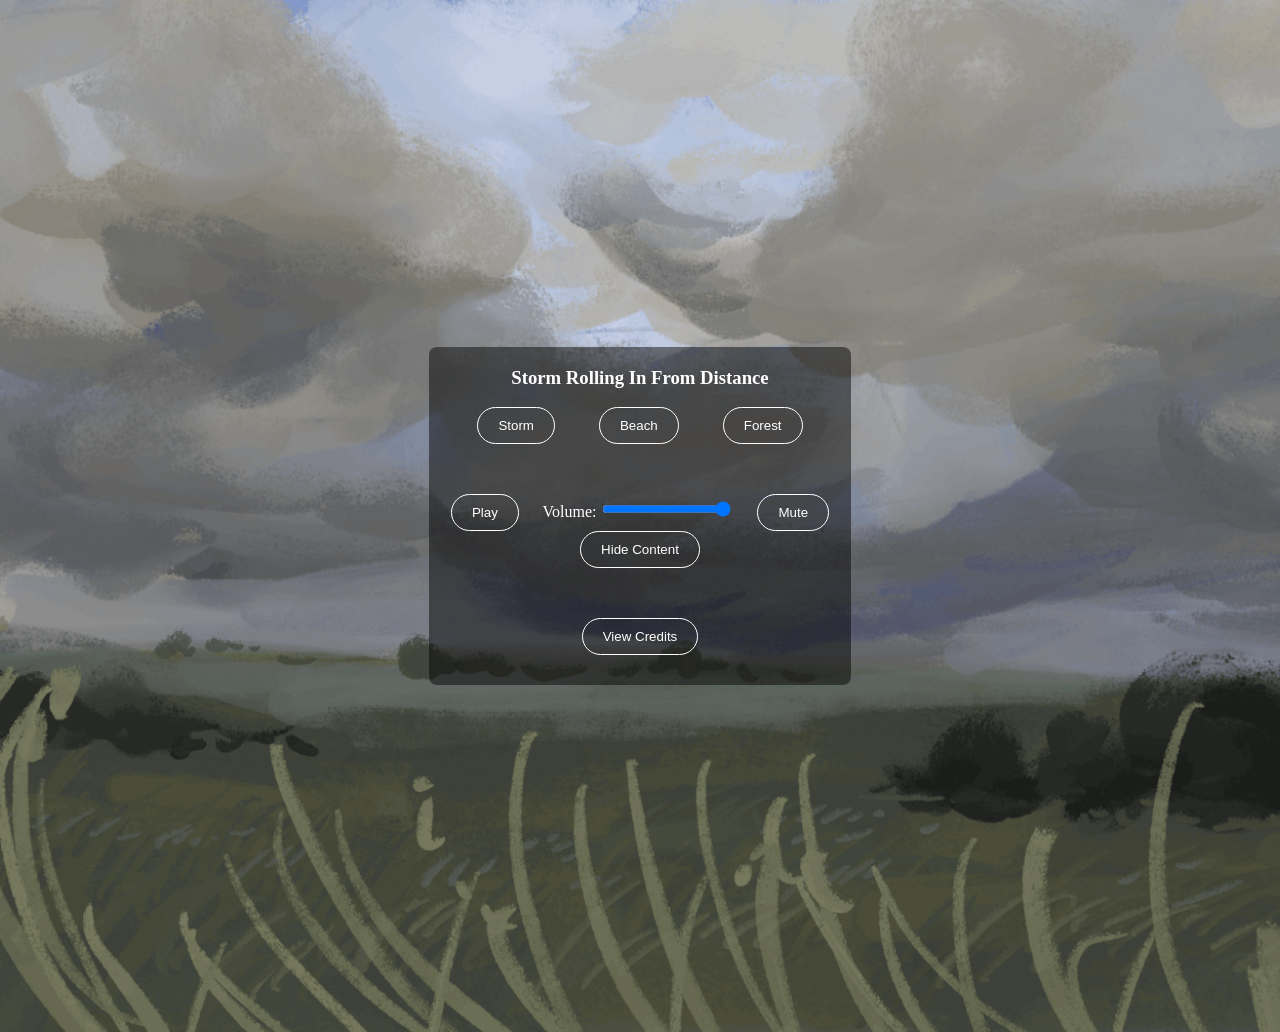
==== index.html @ ddca444d "Add files via upload" ====
<!DOCTYPE html>
<html lang="en">

<head>
    <meta charset="UTF-8">
    <meta name="viewport" content="width=device-width, initial-scale=1.0">
    <link rel="stylesheet" href="css/styles.css">
    <title>Document</title>
</head>

<body id="storm_page">
    <main>
        <section class="content">
            <section class="main">
                <h1>Storm Rolling In From Distance</h1>
                <button>Storm</button>
                <button><a href="beach.html">Beach</a></button>
                <button>Forest</button>
            </section>
            <section class="settings">
                <button class="play">Play</button>
                <label for="volume">Volume: </label>
                <input type="range" class="volume" name="volume" min="0" max="100" value="100"><span class="level"> </span>
                <button class="mute ">Mute</button>
                <audio loop class="sound">
                    <source src="sounds/thunder.wav" type="audio/wav">
                </audio>
                <button>Hide Content</button>
            </section>
            <section class="credits">
                <button>View Credits</button>
            </section>
        </section>
    </main>
    <script src="js/javascript.js"></script>
</body>

</html>
---- css/styles.css ----
#storm_page {
    background-image: url(../media/storm.gif);
    background-repeat: no-repeat;
    background-size: cover;
    background-position: center;
    color: white;
}

main {
    display: grid;
    grid-template-columns: 1fr 1fr 1fr;
    grid-template-rows: 1fr 1fr 1fr;
}

.content {
    grid-column: 2 / span 1;
    grid-row: 2 / span 1;
    background-color: rgba(0, 0, 0, 0.476);
    border-radius: 8px;
    width: 100%;
}

.main{
   text-align: center;
   margin: 20px 0;
}

.settings {
    text-align: center;
    margin: 50px 0;
    width: 100%;
}

.credits {
    margin: 30px 0;
    text-align: center;
}

button {
    padding: 10px 20px;
    border-radius: 20px;
    border: none;
    margin: 0 20px;
    background-color: transparent;
    border: solid 1px white;
    color: white;
}

button:hover {
    background-color: white;
    color: black;
}

a {
    color: white;
    text-decoration: none;
}

a:hover {
    color: black;
    text-decoration: none;
}
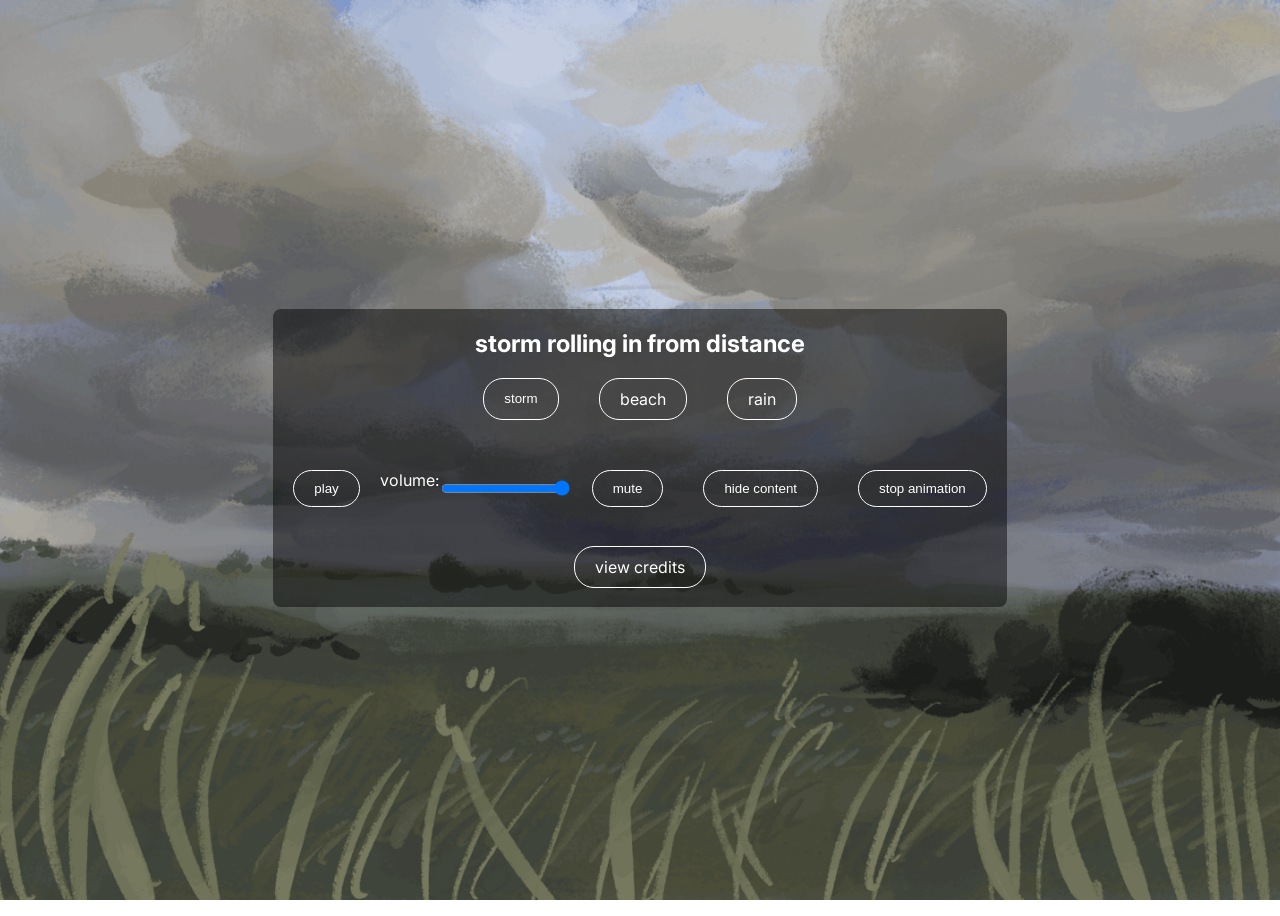
==== commit 3f167e75: "Add files via upload" ====
--- a/index.html
+++ b/index.html
@@ -5,32 +5,35 @@
     <meta charset="UTF-8">
     <meta name="viewport" content="width=device-width, initial-scale=1.0">
     <link rel="stylesheet" href="css/styles.css">
+    <link href='https://fonts.googleapis.com/css?family=Inter' rel='stylesheet'>
     <title>Document</title>
 </head>
 
 <body id="storm_page">
     <main>
         <section class="content">
+            <h1>storm rolling in from distance</h1>
             <section class="main">
-                <h1>Storm Rolling In From Distance</h1>
-                <button>Storm</button>
-                <button><a href="beach.html">Beach</a></button>
-                <button>Forest</button>
+                <button>storm</button>
+                <a href="beach.html">beach</a>
+                <a href="rain.html">rain</a>
             </section>
             <section class="settings">
-                <button class="play">Play</button>
-                <label for="volume">Volume: </label>
-                <input type="range" class="volume" name="volume" min="0" max="100" value="100"><span class="level"> </span>
-                <button class="mute ">Mute</button>
+                <button class="play">play</button>
+                <label for="volume">volume: </label>
+                <input type="range" class="volume" id="volume" name="volume" min="0" max="100" value="100"><span class="level"> </span>
+                <button class="mute ">mute</button>
                 <audio loop class="sound">
                     <source src="sounds/thunder.wav" type="audio/wav">
                 </audio>
-                <button>Hide Content</button>
+                <button class="hide">hide content</button>
+                <button class="stop" id="stop_storm">stop animation</button>
             </section>
             <section class="credits">
-                <button>View Credits</button>
+                <a href="credits.html">view credits</a>
             </section>
         </section>
+        <button hidden class="show">show content</button>
     </main>
     <script src="js/javascript.js"></script>
 </body>
--- a/css/styles.css
+++ b/css/styles.css
@@ -3,29 +3,71 @@
     background-repeat: no-repeat;
     background-size: cover;
     background-position: center;
+    background-attachment: fixed;
     color: white;
+    font-family: "inter";
+    height: 100%;
 }
 
+#beach_page {
+    background-image: url(../media/beach.gif);
+    background-repeat: no-repeat;
+    background-size: cover;
+    background-position: center;
+    background-attachment: fixed;
+    color: white;
+    font-family: "inter";
+}
+
+#rain_page {
+    background-image: url(../media/rain.gif);
+    background-repeat: no-repeat;
+    background-size: cover;
+    background-position: center;
+    background-attachment: fixed;
+    color: white;
+    font-family: "inter";
+}
+
+
+#credits {
+    background-color: rgb(215, 227, 255);
+    font-family: "inter";
+}
+
+
 main {
-    display: grid;
-    grid-template-columns: 1fr 1fr 1fr;
-    grid-template-rows: 1fr 1fr 1fr;
+    display: flex;
+    align-items: center;
+    justify-content: center;
+    min-height: 100vh;
 }
 
 .content {
+    background-color: rgba(0, 0, 0, 0.476);
+    border-radius: 8px;
+    width: fit-content;
+    margin: 0;
+    text-align: center;
+}
+
+.show {
     grid-column: 2 / span 1;
     grid-row: 2 / span 1;
-    background-color: rgba(0, 0, 0, 0.476);
-    border-radius: 8px;
-    width: 100%;
+    margin: 90px;
 }
 
 .main{
+    display: flex;
+    justify-content: center;
    text-align: center;
    margin: 20px 0;
 }
 
+
 .settings {
+    display: flex;
+    justify-content: center;
     text-align: center;
     margin: 50px 0;
     width: 100%;
@@ -54,9 +96,19 @@
 a {
     color: white;
     text-decoration: none;
+    border: solid 1px white;
+    padding: 10px 20px;
+    border-radius: 20px;
+    margin: 0 20px;
 }
 
 a:hover {
     color: black;
     text-decoration: none;
+    background-color: white;
+}
+
+#go_home {
+    color: black;
+    text-decoration: underline;
 }
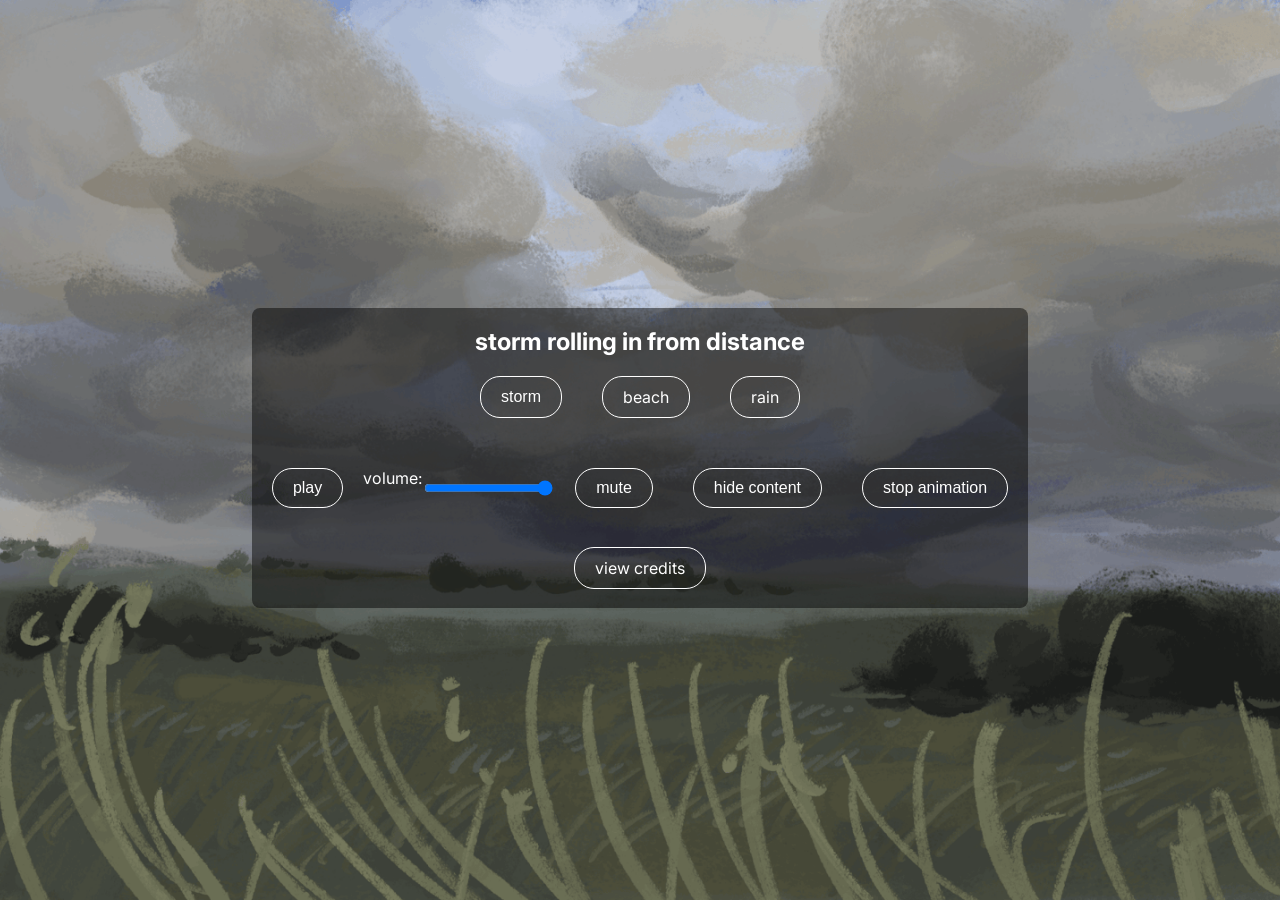
==== commit b8e80094: "Add files via upload" ====
--- a/index.html
+++ b/index.html
@@ -24,7 +24,7 @@
                 <input type="range" class="volume" id="volume" name="volume" min="0" max="100" value="100"><span class="level"> </span>
                 <button class="mute ">mute</button>
                 <audio loop class="sound">
-                    <source src="sounds/thunder.wav" type="audio/wav">
+                    <source src="sounds/thunder.mp3" type="audio/mp3">
                 </audio>
                 <button class="hide">hide content</button>
                 <button class="stop" id="stop_storm">stop animation</button>
--- a/css/styles.css
+++ b/css/styles.css
@@ -86,6 +86,7 @@
     background-color: transparent;
     border: solid 1px white;
     color: white;
+    font-size: 16px;
 }
 
 button:hover {
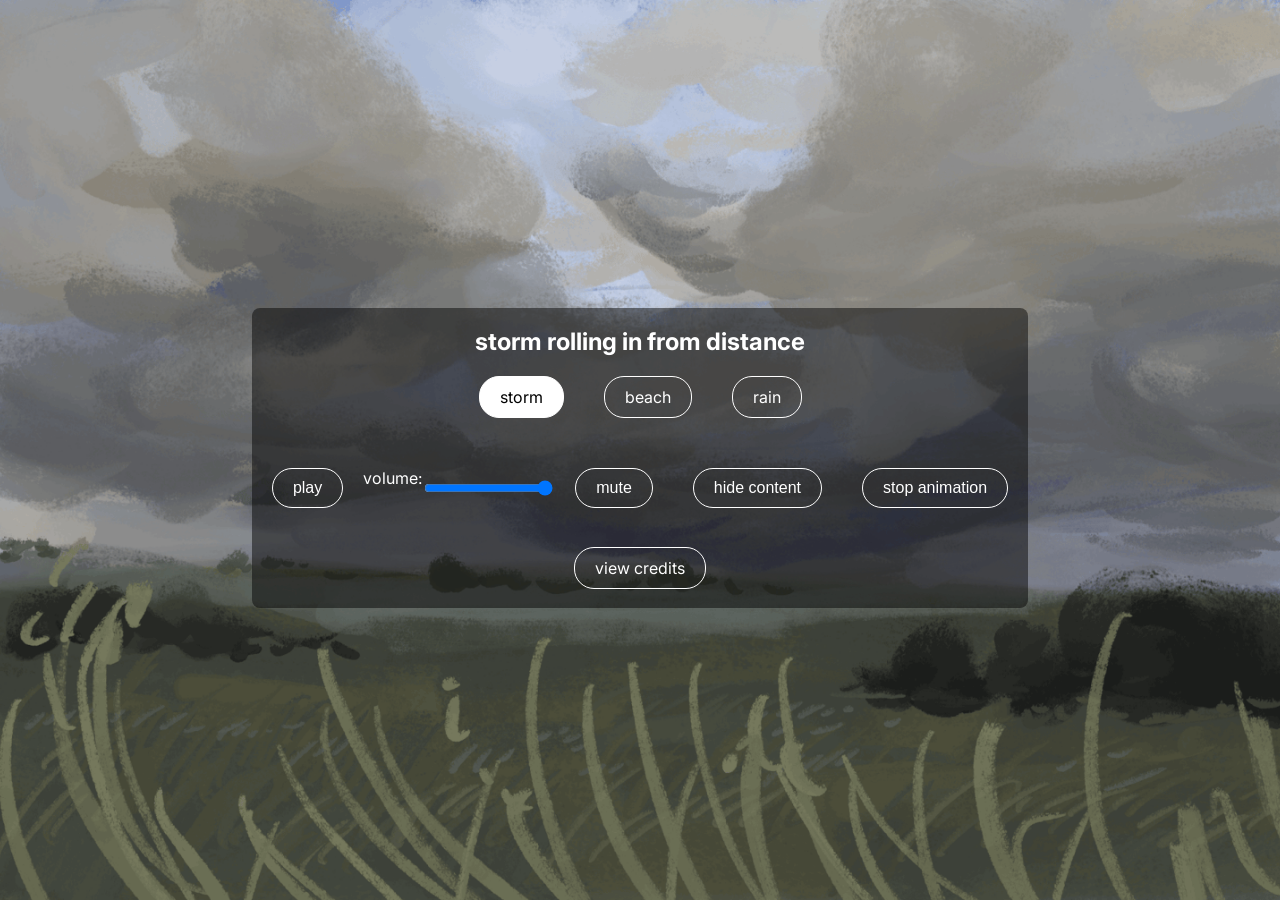
==== commit 7fa42e32: "Add files via upload" ====
--- a/index.html
+++ b/index.html
@@ -14,7 +14,7 @@
         <section class="content">
             <h1>storm rolling in from distance</h1>
             <section class="main">
-                <button>storm</button>
+                <a href="index.html" class="selected">storm</a>
                 <a href="beach.html">beach</a>
                 <a href="rain.html">rain</a>
             </section>
--- a/css/styles.css
+++ b/css/styles.css
@@ -41,6 +41,11 @@
     align-items: center;
     justify-content: center;
     min-height: 100vh;
+}
+
+.selected {
+    background-color: white;
+    color: black;
 }
 
 .content {
@@ -112,4 +117,19 @@
 #go_home {
     color: black;
     text-decoration: underline;
+}
+
+@media (prefers-reduced-motion: reduce) {
+    #storm_page {
+        background-image: url(../media/storm_still.png);
+    }
+    #beach_page {
+        background-image: url(../media/beach_still.png);
+    }
+    #rain_page {
+        background-image: url(../media/rain_still.png);
+    }
+    .stop {
+        display: none;
+    }
 }
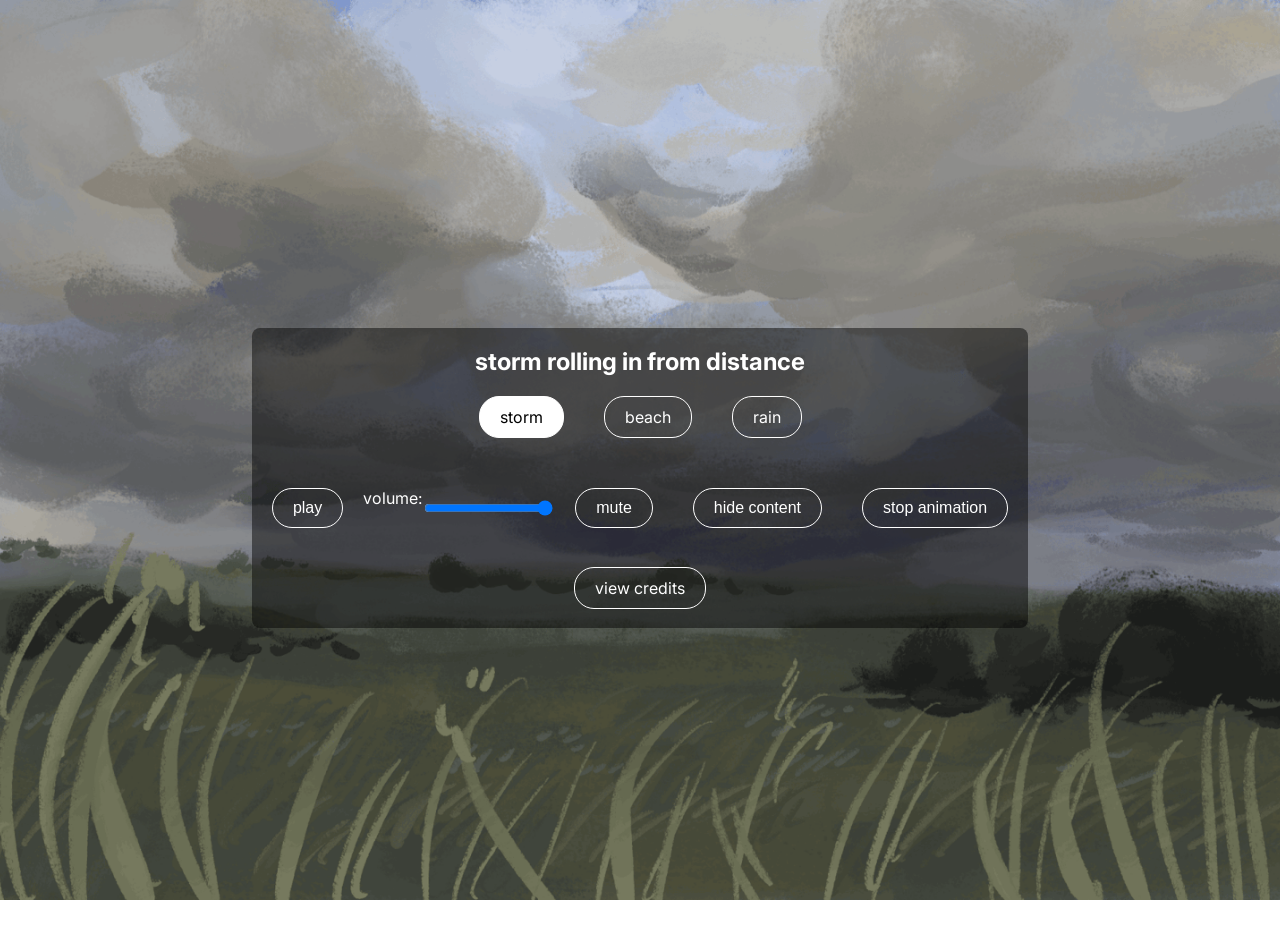
==== commit 02fd596b: "Add files via upload" ====
--- a/index.html
+++ b/index.html
@@ -10,6 +10,8 @@
 </head>
 
 <body id="storm_page">
+    <a href="#storm_settings" class="skip">Skip to main</a>
+    <img id="storm_info" src="media/storm_still.png" alt="wind blowing through grassy field animation">
     <main>
         <section class="content">
             <h1>storm rolling in from distance</h1>
@@ -18,7 +20,7 @@
                 <a href="beach.html">beach</a>
                 <a href="rain.html">rain</a>
             </section>
-            <section class="settings">
+            <section class="settings" id="storm_settings">
                 <button class="play">play</button>
                 <label for="volume">volume: </label>
                 <input type="range" class="volume" id="volume" name="volume" min="0" max="100" value="100"><span class="level"> </span>
--- a/css/styles.css
+++ b/css/styles.css
@@ -119,6 +119,24 @@
     text-decoration: underline;
 }
 
+#storm_info, #beach_info, #rain_info {
+    display: none;
+}
+
+.skip {
+    position: relative;
+    top: -65px;
+    background-color: white;
+    color: black;
+}
+
+.skip:focus {
+    position: relative;
+    top: 30px;
+    background-color: white;
+    color: black;
+}
+
 @media (prefers-reduced-motion: reduce) {
     #storm_page {
         background-image: url(../media/storm_still.png);
